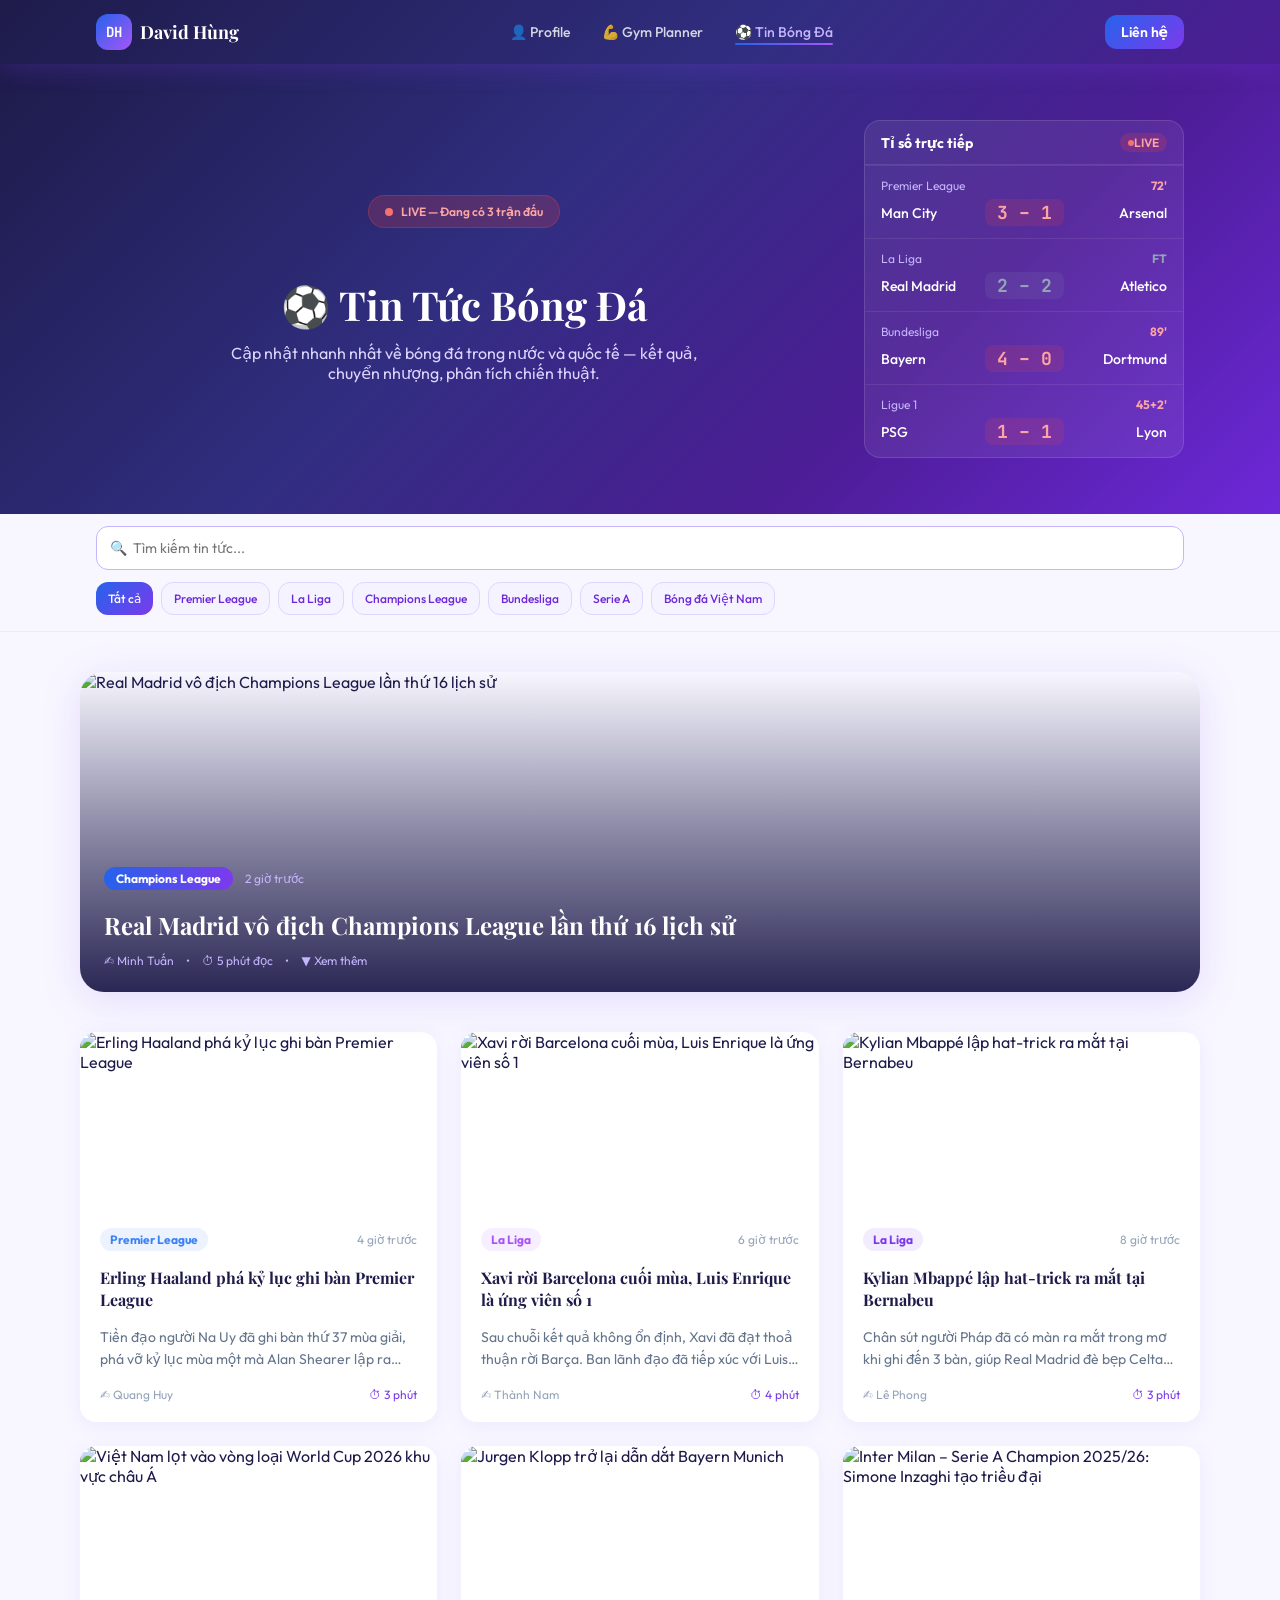
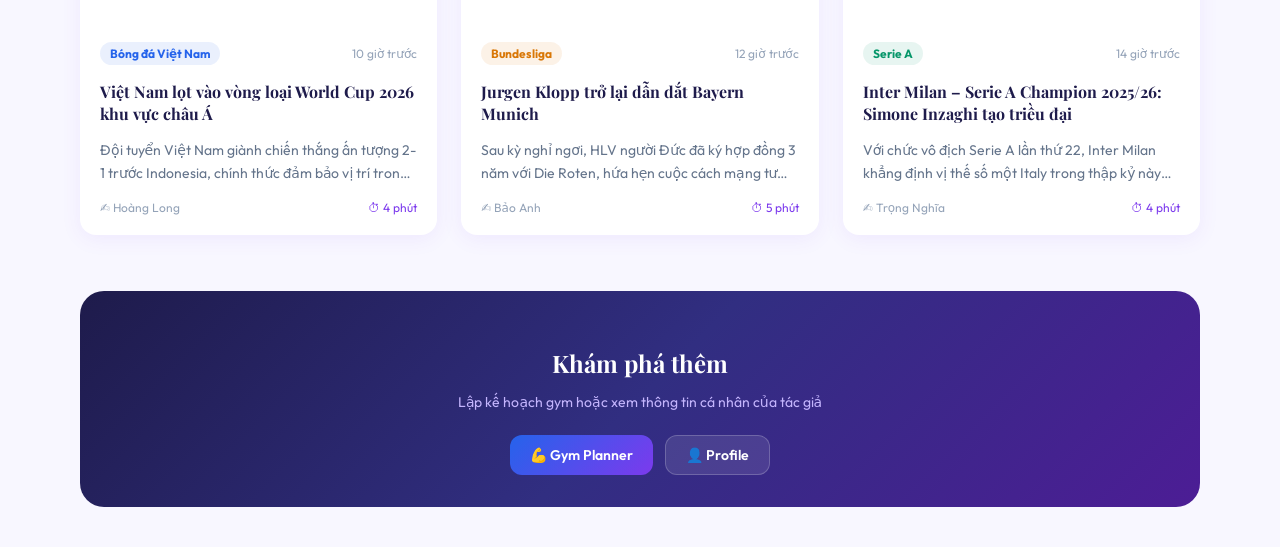
==== football.html @ 32a62ab0 "Add files via upload" ====
<!DOCTYPE html>
<html lang="vi">
<head>
<meta charset="UTF-8" />
<meta name="viewport" content="width=device-width, initial-scale=1.0" />
<title>Tin Tức Bóng Đá — David Hùng</title>
<link rel="stylesheet" href="assets/style.css" />
</head>
<body>

<!-- ===== NAVBAR ===== -->
<nav class="navbar">
  <div class="container">
    <div class="navbar-inner">
      <a href="index.html" class="flex items-center gap-2">
        <div class="logo-badge animate-pulse-glow"><span>DH</span></div>
        <span class="logo-text">David Hùng</span>
      </a>

      <div class="nav-links">
        <a href="index.html" class="nav-link">👤 Profile</a>
        <a href="gym.html" class="nav-link">💪 Gym Planner</a>
        <a href="football.html" class="nav-link active">⚽ Tin Bóng Đá</a>
      </div>

      <a href="mailto:davidhung@email.com" class="btn-primary md-flex hidden" style="padding:0.5rem 1rem;border-radius:0.75rem;font-size:0.875rem;font-weight:600;">
        <span>Liên hệ</span>
      </a>

      <button class="hamburger" id="hamburger-btn" aria-label="Toggle menu">
        <span id="bar1"></span>
        <span id="bar2"></span>
        <span id="bar3"></span>
      </button>
    </div>
  </div>

  <div class="mobile-menu" id="mobile-menu">
    <div class="mobile-menu-inner">
      <a href="index.html" class="mobile-nav-link">👤 Profile</a>
      <a href="gym.html" class="mobile-nav-link">💪 Gym Planner</a>
      <a href="football.html" class="mobile-nav-link active">⚽ Tin Bóng Đá</a>
      <a href="mailto:davidhung@email.com" class="btn-primary" style="margin-top:0.5rem;padding:0.75rem 1rem;border-radius:0.75rem;font-size:0.875rem;font-weight:600;text-align:center;">
        <span>Liên hệ ngay</span>
      </a>
    </div>
  </div>
</nav>

<div class="min-h-screen" style="background:#f8f7ff;">

  <!-- ===== HERO ===== -->
  <section class="gradient-hero" style="padding:3.5rem 1rem;">
    <div class="container flex flex-col lg-flex-row items-center gap-8">
      <div class="animate-fade-in-up" style="flex:1;text-align:center;">
        <div class="tag-pill" style="margin-bottom:1rem;background:rgba(239,68,68,0.2);color:#fca5a5;border:1px solid rgba(239,68,68,0.3);">
          <span class="dot-pulse" style="background:#f87171;"></span>
          LIVE — Đang có 3 trận đấu
        </div>
        <h1 class="font-display font-bold text-white" style="font-size:2.5rem;margin-bottom:0.75rem;">⚽ Tin Tức Bóng Đá</h1>
        <p class="text-purple-200" style="max-width:32rem;margin:0 auto;font-size:1rem;">
          Cập nhật nhanh nhất về bóng đá trong nước và quốc tế — kết quả, chuyển nhượng, phân tích chiến thuật.
        </p>
      </div>

      <!-- Live score widget -->
      <div style="width:100%;max-width:20rem;" class="animate-fade-in-up delay-200">
        <div class="rounded-2xl" style="overflow:hidden;background:rgba(255,255,255,0.07);backdrop-filter:blur(12px);border:1px solid rgba(255,255,255,0.12);">
          <div class="flex items-center justify-between" style="padding:0.75rem 1rem;border-bottom:1px solid rgba(255,255,255,0.1);">
            <span class="text-white font-bold" style="font-size:0.875rem;">Tỉ số trực tiếp</span>
            <span class="flex items-center gap-1" style="font-size:0.75rem;font-weight:600;padding:0.125rem 0.5rem;border-radius:9999px;background:rgba(239,68,68,0.2);color:#fca5a5;">
              <span class="dot-pulse" style="width:0.375rem;height:0.375rem;background:#f87171;"></span>LIVE
            </span>
          </div>
          <div id="live-scores-container"></div>
        </div>
      </div>
    </div>
  </section>

  <!-- ===== SEARCH + FILTER ===== -->
  <div style="position:sticky;top:4rem;z-index:40;padding:0.75rem 1rem;background:rgba(248,247,255,0.95);backdrop-filter:blur(8px);border-bottom:1px solid #ede9fe;">
    <div class="container flex flex-col" style="gap:0.75rem;">
      <div class="relative">
        <span class="absolute text-slate-400" style="left:0.875rem;top:50%;transform:translateY(-50%);font-size:0.875rem;">🔍</span>
        <input type="text" id="search-input" placeholder="Tìm kiếm tin tức..." style="padding-left:2.25rem;" />
      </div>
      <div class="flex gap-2" id="category-filter" style="overflow-x:auto;padding-bottom:0.25rem;"></div>
    </div>
  </div>

  <!-- ===== MAIN CONTENT ===== -->
  <div class="container" style="padding:2.5rem 1rem;">
    <div id="featured-article" style="margin-bottom:2.5rem;"></div>
    <div id="news-grid"></div>

    <!-- Navigation to other pages -->
    <div class="rounded-3xl text-center" style="margin-top:3.5rem;padding:2rem;background:linear-gradient(135deg,#1e1b4b,#312e81,#4c1d95);">
      <h3 class="font-display font-bold text-white" style="font-size:1.5rem;margin-bottom:0.5rem;">Khám phá thêm</h3>
      <p class="text-purple-300" style="font-size:0.875rem;margin-bottom:1.5rem;">Lập kế hoạch gym hoặc xem thông tin cá nhân của tác giả</p>
      <div class="flex" style="flex-wrap:wrap;gap:0.75rem;justify-content:center;">
        <a href="gym.html" class="btn-primary" style="padding:0.625rem 1.25rem;border-radius:0.75rem;font-size:0.875rem;font-weight:600;"><span>💪 Gym Planner</span></a>
        <a href="index.html" class="btn-ghost" style="padding:0.625rem 1.25rem;border-radius:0.75rem;font-size:0.875rem;font-weight:600;">👤 Profile</a>
      </div>
    </div>
  </div>

</div>

<script src="assets/navbar.js"></script>
<script src="assets/football.js"></script>
</body>
</html>
---- assets/style.css ----
/* Google Fonts */
@import url('https://fonts.googleapis.com/css2?family=Outfit:wght@300;400;500;600;700;800&family=Playfair+Display:wght@400;600;700&family=JetBrains+Mono:wght@400;500&display=swap');

:root {
  --color-blue-primary: #2563eb;
  --color-blue-light: #3b82f6;
  --color-blue-dark: #1d4ed8;
  --color-purple-primary: #7c3aed;
  --color-purple-light: #a855f7;
  --color-purple-dark: #6d28d9;
  --color-purple-deep: #4c1d95;
  --color-white: #ffffff;
  --color-off-white: #f8f7ff;
  --color-gray-soft: #f1f0ff;

  --font-display: 'Playfair Display', Georgia, serif;
  --font-body: 'Outfit', system-ui, sans-serif;
  --font-mono: 'JetBrains Mono', monospace;
}

/* ===== Global Defaults ===== */
*,
*::before,
*::after {
  box-sizing: border-box;
}

html {
  scroll-behavior: smooth;
}

body {
  font-family: var(--font-body);
  background-color: #f8f7ff;
  color: #1e1b4b;
  -webkit-font-smoothing: antialiased;
  margin: 0;
}

img { max-width: 100%; display: block; }
a { text-decoration: none; color: inherit; }
button { font-family: inherit; cursor: pointer; }

/* ===== Custom Scrollbar ===== */
::-webkit-scrollbar {
  width: 6px;
  height: 6px;
}
::-webkit-scrollbar-track {
  background: transparent;
}
::-webkit-scrollbar-thumb {
  background: #a855f7;
  border-radius: 3px;
  opacity: 0;
  transition: opacity 0.3s;
}
body:hover::-webkit-scrollbar-thumb {
  opacity: 1;
}

/* ===== Layout helpers (thay cho tailwind) ===== */
.container { max-width: 72rem; margin: 0 auto; padding: 0 1rem; }
.container-sm { max-width: 48rem; margin: 0 auto; padding: 0 1rem; }
.container-md { max-width: 42rem; margin: 0 auto; padding: 0 1rem; }
@media (min-width: 640px) { .container, .container-sm, .container-md { padding: 0 1.5rem; } }
@media (min-width: 1024px) { .container, .container-sm, .container-md { padding: 0 2rem; } }

.min-h-screen { min-height: 100vh; }
.flex { display: flex; }
.flex-col { flex-direction: column; }
.items-center { align-items: center; }
.justify-between { justify-content: space-between; }
.justify-center { justify-content: center; }
.gap-2 { gap: 0.5rem; }
.gap-3 { gap: 0.75rem; }
.gap-4 { gap: 1rem; }
.gap-6 { gap: 1.5rem; }
.gap-8 { gap: 2rem; }
.grid { display: grid; }
.grid-2 { grid-template-columns: repeat(2, 1fr); }
.grid-3 { grid-template-columns: repeat(3, 1fr); }
.grid-4 { grid-template-columns: repeat(4, 1fr); }
.text-center { text-align: center; }
.hidden { display: none; }
.relative { position: relative; }
.absolute { position: absolute; }
.overflow-hidden { overflow: hidden; }
.rounded-full { border-radius: 9999px; }
.rounded-xl { border-radius: 0.75rem; }
.rounded-2xl { border-radius: 1rem; }
.rounded-3xl { border-radius: 1.5rem; }
.w-full { width: 100%; }

@media (max-width: 767px) {
  .md-hidden { display: none !important; }
}
@media (min-width: 768px) {
  .md-flex { display: flex !important; }
  .grid-md-2 { grid-template-columns: repeat(2, 1fr); }
  .grid-md-4 { grid-template-columns: repeat(4, 1fr); }
}
@media (min-width: 1024px) {
  .grid-lg-3 { grid-template-columns: repeat(3, 1fr); }
  .lg-flex-row { flex-direction: row !important; }
}
@media (max-width: 1023px) {
  .lg-hidden { display: none !important; }
}

/* ===== Gradient Utilities ===== */
.gradient-hero {
  background: linear-gradient(135deg, #1e1b4b 0%, #312e81 40%, #4c1d95 70%, #6d28d9 100%);
}

.gradient-card {
  background: linear-gradient(135deg, #ffffff 0%, #f8f7ff 100%);
}

.text-gradient {
  background: linear-gradient(90deg, #2563eb, #7c3aed, #a855f7);
  -webkit-background-clip: text;
  -webkit-text-fill-color: transparent;
  background-clip: text;
}

/* ===== Animations ===== */
@keyframes fadeInUp {
  from { opacity: 0; transform: translateY(24px); }
  to { opacity: 1; transform: translateY(0); }
}

@keyframes fadeIn {
  from { opacity: 0; }
  to { opacity: 1; }
}

@keyframes pulseGlow {
  0%, 100% { box-shadow: 0 0 0 0 rgba(124, 58, 237, 0.4); }
  50% { box-shadow: 0 0 0 12px rgba(124, 58, 237, 0); }
}


.animate-fade-in-up { animation: fadeInUp 0.6s ease forwards; }
.animate-fade-in { animation: fadeIn 0.5s ease forwards; }
.animate-pulse-glow { animation: pulseGlow 2s ease-in-out infinite; }

.delay-100 { animation-delay: 0.1s; }
.delay-200 { animation-delay: 0.2s; }
.delay-300 { animation-delay: 0.3s; }

/* ===== Navbar ===== */
.navbar {
  background: linear-gradient(135deg, #1e1b4b 0%, #312e81 60%, #4c1d95 100%);
  box-shadow: 0 4px 24px rgba(124, 58, 237, 0.25);
  position: sticky;
  top: 0;
  z-index: 50;
  width: 100%;
}
.navbar-inner {
  display: flex;
  height: 4rem;
  align-items: center;
  justify-content: space-between;
}
.logo-badge {
  width: 2.25rem;
  height: 2.25rem;
  border-radius: 0.75rem;
  display: flex;
  align-items: center;
  justify-content: center;
  background: linear-gradient(135deg, #2563eb, #a855f7);
}
.logo-badge span {
  color: white;
  font-weight: bold;
  font-size: 0.875rem;
  font-family: var(--font-mono);
}
.logo-text {
  color: white;
  font-weight: bold;
  font-size: 1.125rem;
  font-family: var(--font-display);
}
.nav-links { display: none; align-items: center; gap: 2rem; }
@media (min-width: 768px) { .nav-links { display: flex; } }
.nav-link {
  position: relative;
  transition: color 0.25s ease;
  display: flex;
  align-items: center;
  gap: 0.375rem;
  font-size: 0.875rem;
  font-weight: 500;
  color: rgba(255,255,255,0.8);
}
.nav-link:hover, .nav-link.active { color: #c4b5fd; }
.nav-link::after {
  content: '';
  position: absolute;
  bottom: -4px;
  left: 0;
  width: 0;
  height: 2px;
  background: linear-gradient(90deg, #2563eb, #a855f7);
  transition: width 0.3s ease;
  border-radius: 1px;
}
.nav-link:hover::after, .nav-link.active::after { width: 100%; }

.hamburger { display: flex; flex-direction: column; gap: 0.375rem; padding: 0.5rem; border-radius: 0.5rem; background: none; border: none; }
.hamburger:hover { background: rgba(255,255,255,0.1); }
.hamburger span { display: block; width: 1.5rem; height: 2px; background: white; transition: all 0.3s ease; }
@media (min-width: 768px) { .hamburger { display: none; } }

.mobile-menu { transition: max-height 0.4s ease, opacity 0.3s ease; overflow: hidden; max-height: 0; opacity: 0; }
.mobile-menu.open { max-height: 400px; opacity: 1; }
@media (min-width: 768px) { .mobile-menu { display: none; } }
.mobile-menu-inner { padding: 0.25rem 1rem 1rem; display: flex; flex-direction: column; gap: 0.25rem; background: #1e1b4b; }
.mobile-nav-link {
  display: flex; align-items: center; gap: 0.75rem; padding: 0.75rem 1rem; border-radius: 0.75rem;
  font-size: 0.875rem; font-weight: 500; color: rgba(255,255,255,0.8); transition: all 0.2s ease;
}
.mobile-nav-link:hover { background: rgba(255,255,255,0.1); color: white; }
.mobile-nav-link.active { background: rgba(124,58,237,0.4); color: #c4b5fd; }

/* ===== Card hover ===== */
.card-hover { transition: transform 0.3s ease, box-shadow 0.3s ease; }
.card-hover:hover { transform: translateY(-4px); box-shadow: 0 20px 48px rgba(124, 58, 237, 0.15); }

/* ===== Buttons ===== */
.btn-primary {
  background: linear-gradient(135deg, #2563eb, #7c3aed);
  color: white; border: none; transition: all 0.3s ease; position: relative; overflow: hidden;
  display: inline-flex; align-items: center; justify-content: center;
}
.btn-primary::before {
  content: ''; position: absolute; inset: 0;
  background: linear-gradient(135deg, #7c3aed, #a855f7); opacity: 0; transition: opacity 0.3s ease;
}
.btn-primary:hover::before { opacity: 1; }
.btn-primary span { position: relative; z-index: 1; }

.btn-outline {
  border: 1px solid rgba(255,255,255,0.25);
  background: rgba(255,255,255,0.08);
  color: white; transition: all 0.3s ease;
  display: inline-flex; align-items: center; justify-content: center;
}

.btn-ghost {
  background: rgba(255,255,255,0.1); color: white; border: 1px solid rgba(255,255,255,0.2);
  transition: all 0.3s ease; display: inline-flex; align-items: center; justify-content: center;
}
.btn-ghost:hover { background: rgba(255,255,255,0.18); }

/* ===== Skill bar ===== */
.skill-bar-fill {
  height: 100%; border-radius: 9999px;
  background: linear-gradient(90deg, #2563eb, #7c3aed, #a855f7);
  transition: width 1s ease;
}

/* ===== News card image overlay ===== */
.news-img-overlay { position: relative; overflow: hidden; }
.news-img-overlay img { transition: transform 0.5s ease; width: 100%; height: 100%; object-fit: cover; }
.news-img-overlay:hover img { transform: scale(1.06); }

/* ===== Generic utility classes used across pages ===== */
.text-white { color: white; }
.text-muted { color: rgba(255,255,255,0.7); }
.text-purple-200 { color: #ddd6fe; }
.text-purple-300 { color: #c4b5fd; }
.text-purple-600 { color: #7c3aed; }
.text-indigo-900 { color: #1e1b4b; }
.text-slate-400 { color: #94a3b8; }
.text-slate-500 { color: #64748b; }
.text-slate-600 { color: #475569; }
.font-display { font-family: var(--font-display); }
.font-mono { font-family: var(--font-mono); }
.font-bold { font-weight: 700; }
.font-semibold { font-weight: 600; }
.font-medium { font-weight: 500; }
.uppercase { text-transform: uppercase; }
.tracking-widest { letter-spacing: 0.15em; }

.tag-pill {
  display: inline-flex; align-items: center; gap: 0.5rem;
  padding: 0.5rem 1rem; border-radius: 9999px; font-size: 0.75rem; font-weight: 600;
  background: rgba(168,85,247,0.2); color: #c4b5fd; border: 1px solid rgba(168,85,247,0.3);
}
.dot-pulse { width: 0.5rem; height: 0.5rem; border-radius: 9999px; background: #4ade80; animation: pulseDot 1.5s infinite; }
@keyframes pulseDot { 0%,100% { opacity: 1; } 50% { opacity: 0.4; } }

.white-card {
  background: white; border-radius: 1rem; box-shadow: 0 4px 20px rgba(124,58,237,0.08);
}

.chip {
  padding: 0.375rem 0.75rem; border-radius: 9999px; font-size: 0.75rem; font-weight: 500;
  background: #ede9fe; color: #7c3aed;
}

.section { padding: 5rem 1rem; }
.section-sm { padding: 3rem 1rem; }

input[type="text"], input[type="number"] {
  width: 100%; padding: 0.75rem 1rem; border-radius: 0.75rem; border: 1px solid #c4b5fd;
  background: white; color: #1e1b4b; font-size: 0.875rem; outline: none; transition: box-shadow 0.2s;
  font-family: inherit;
}
input:focus { box-shadow: 0 0 0 2px #7c3aed; }

.toggle-btn {
  padding: 0.75rem; border-radius: 0.75rem; font-size: 0.875rem; font-weight: 500;
  background: #f5f3ff; color: #6d28d9; border: 1px solid #ddd6fe; transition: all 0.2s;
}
.toggle-btn.active {
  background: linear-gradient(135deg, #2563eb, #7c3aed); color: white; border: none;
}

.error-box {
  margin-bottom: 1rem; padding: 0.75rem 1rem; border-radius: 0.75rem; font-size: 0.875rem;
  background: #fef2f2; color: #dc2626; border: 1px solid #fecaca;
}
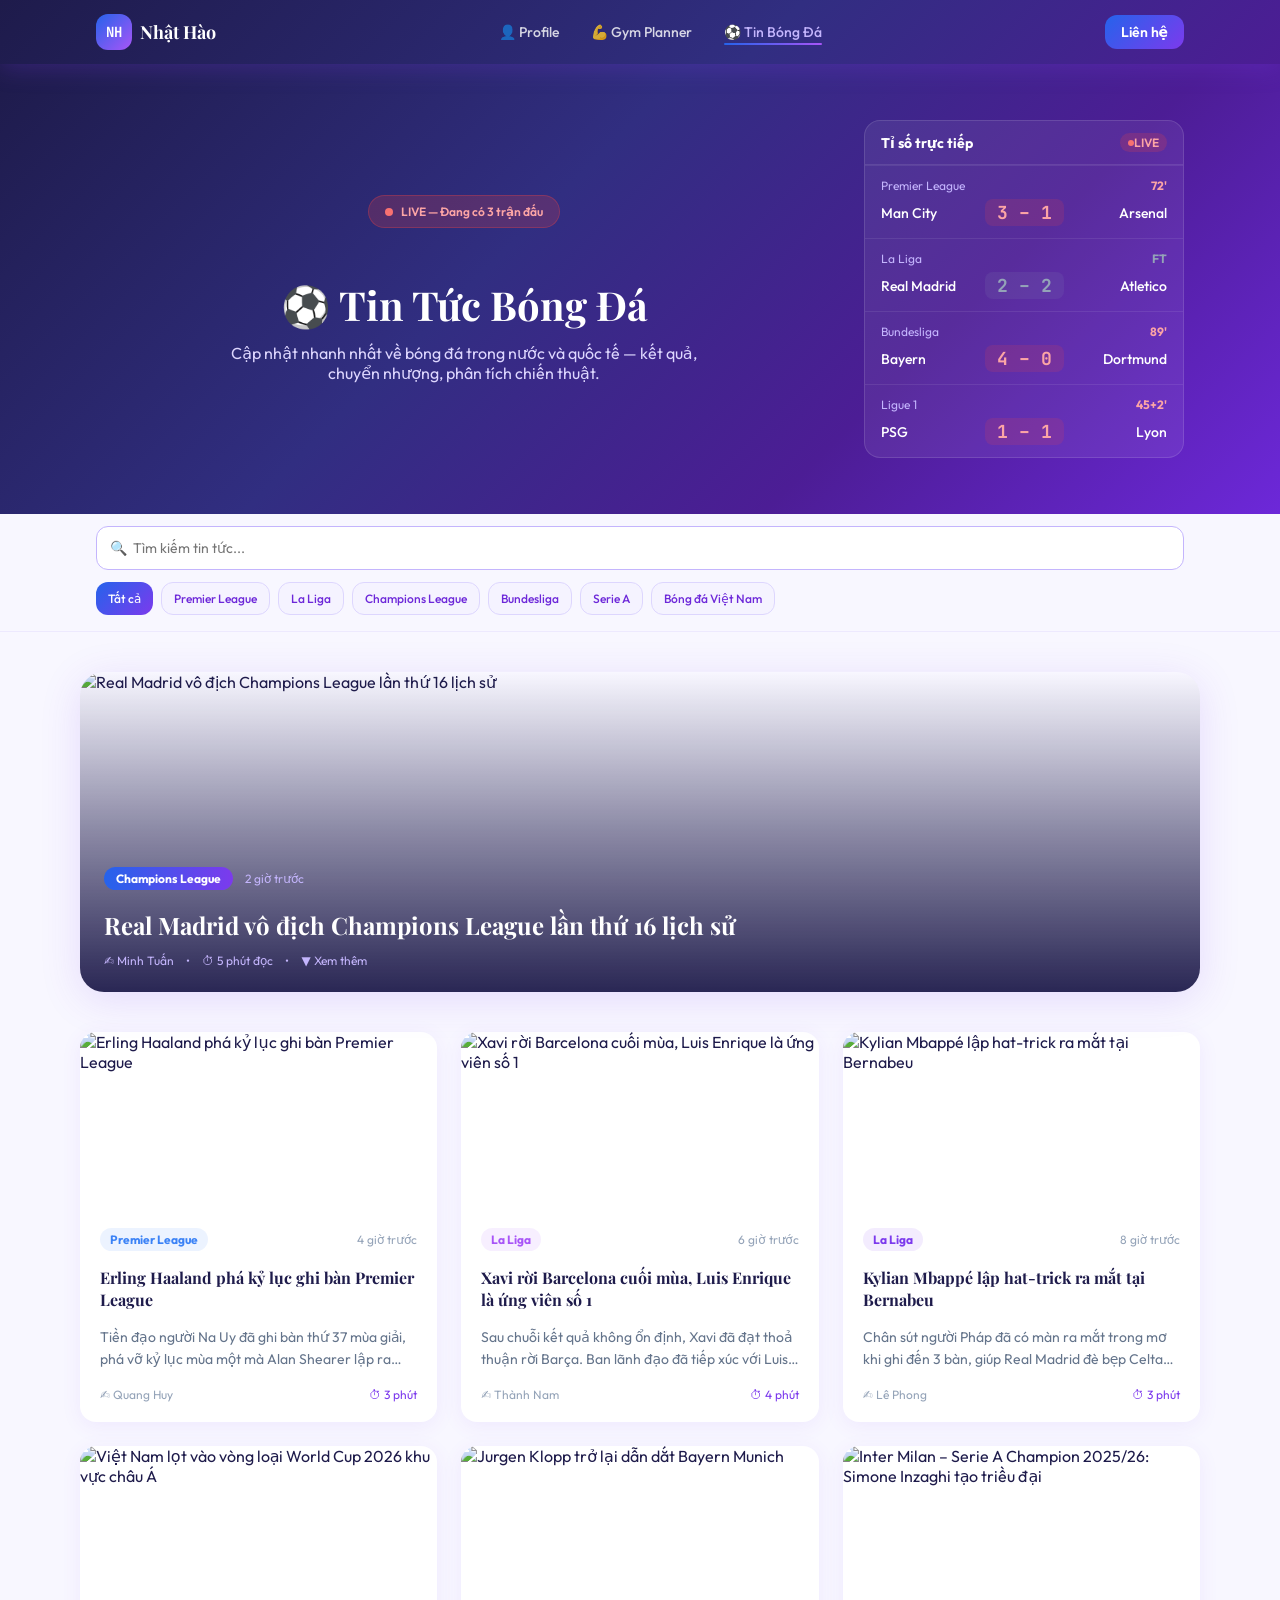
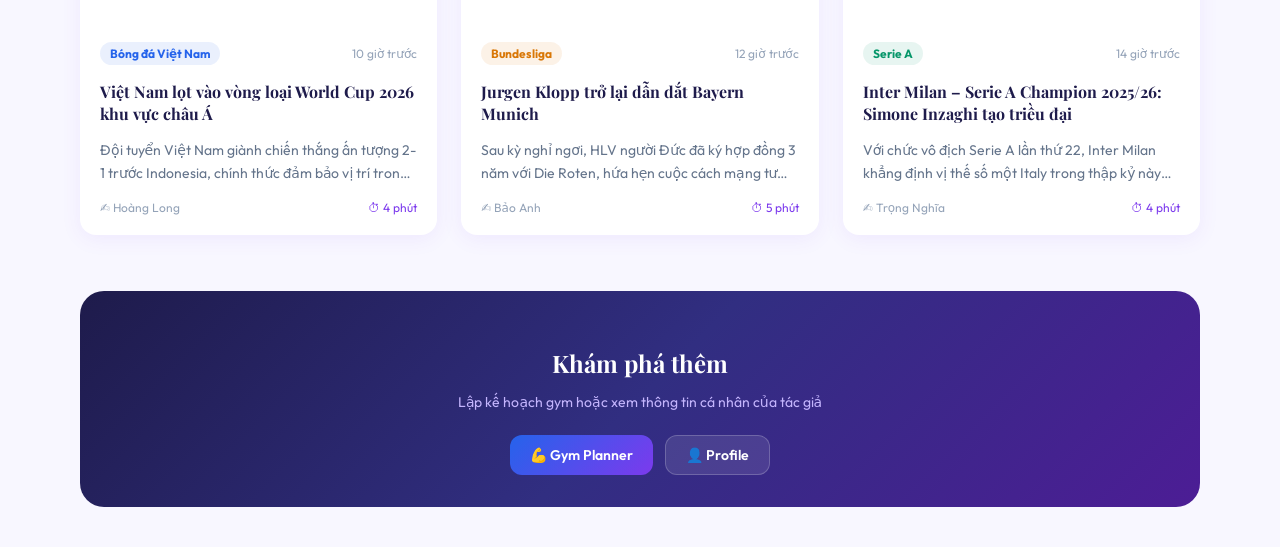
==== commit e04ffe6d: "Add files via upload" ====
--- a/football.html
+++ b/football.html
@@ -3,7 +3,7 @@
 <head>
 <meta charset="UTF-8" />
 <meta name="viewport" content="width=device-width, initial-scale=1.0" />
-<title>Tin Tức Bóng Đá — David Hùng</title>
+<title>Tin Tức Bóng Đá — Nhật Hào</title>
 <link rel="stylesheet" href="assets/style.css" />
 </head>
 <body>
@@ -13,8 +13,8 @@
   <div class="container">
     <div class="navbar-inner">
       <a href="index.html" class="flex items-center gap-2">
-        <div class="logo-badge animate-pulse-glow"><span>DH</span></div>
-        <span class="logo-text">David Hùng</span>
+        <div class="logo-badge animate-pulse-glow"><span>NH</span></div>
+        <span class="logo-text">Nhật Hào</span>
       </a>
 
       <div class="nav-links">
